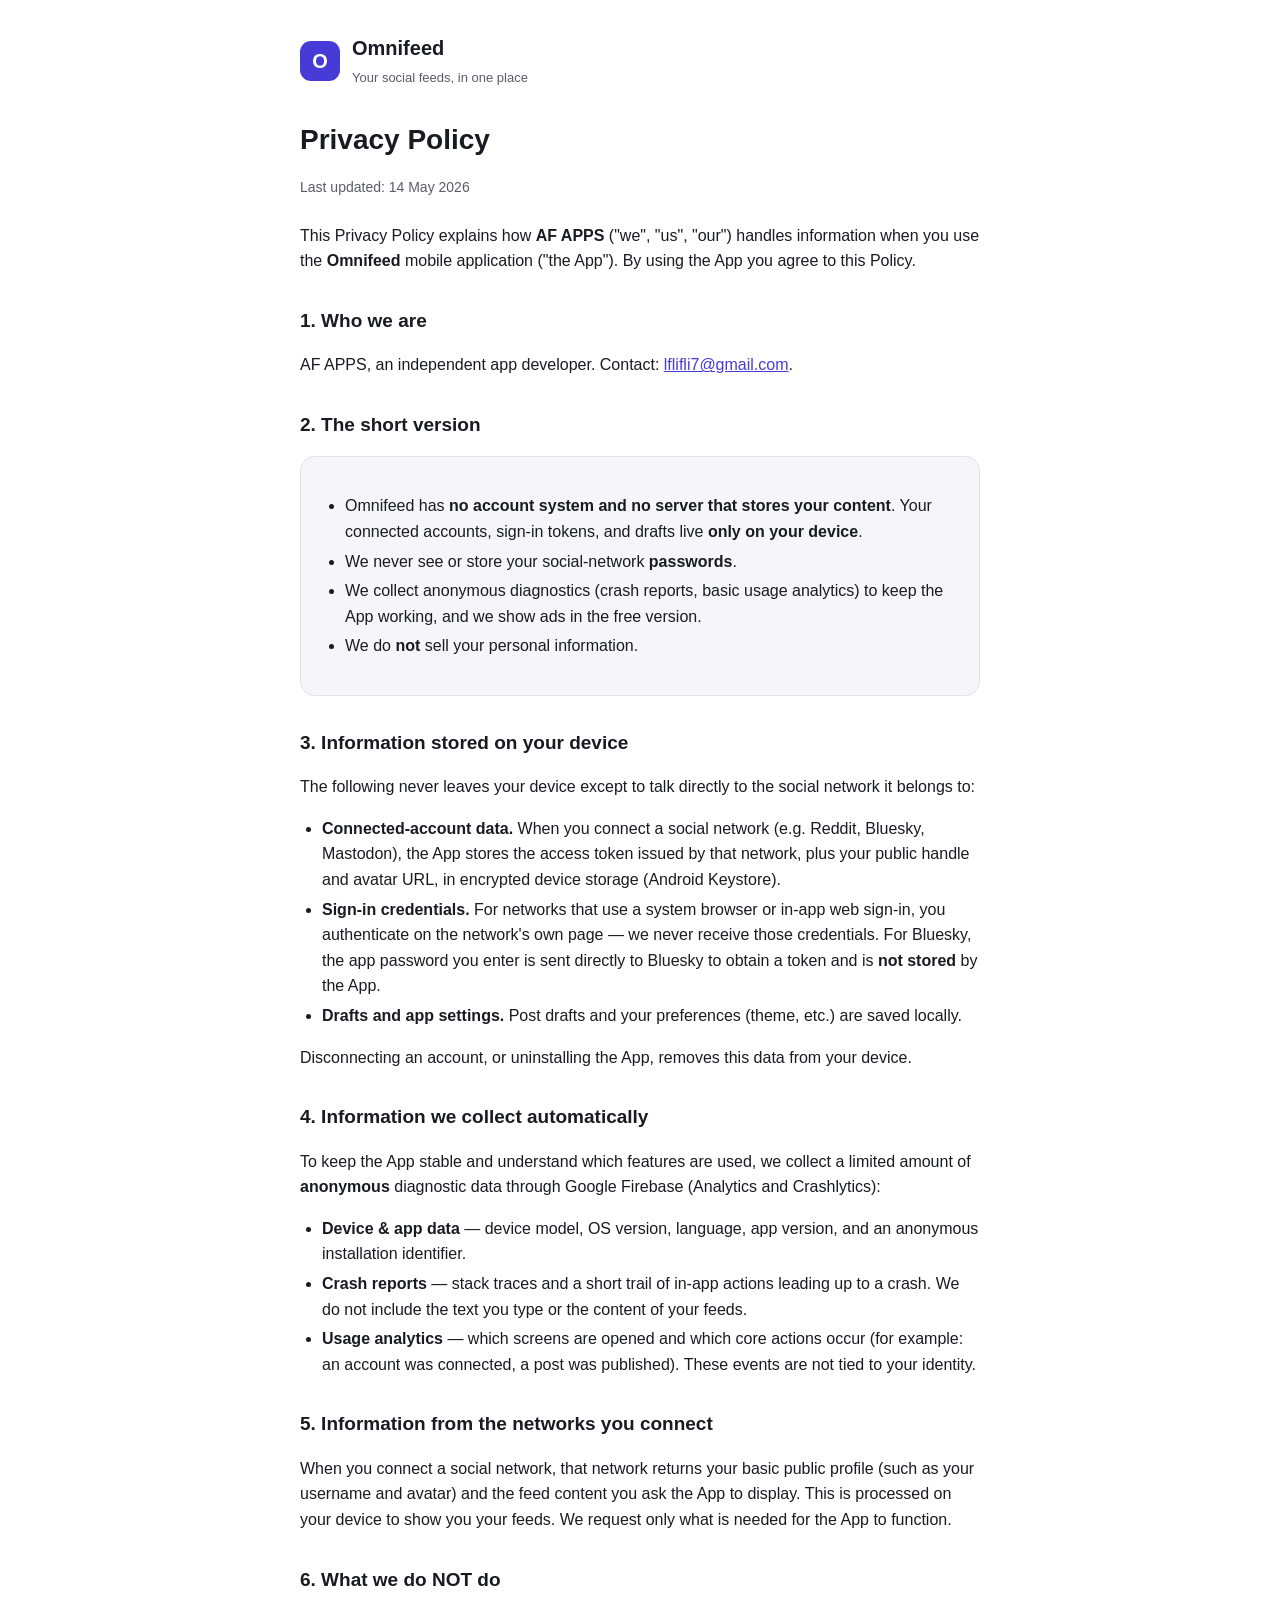
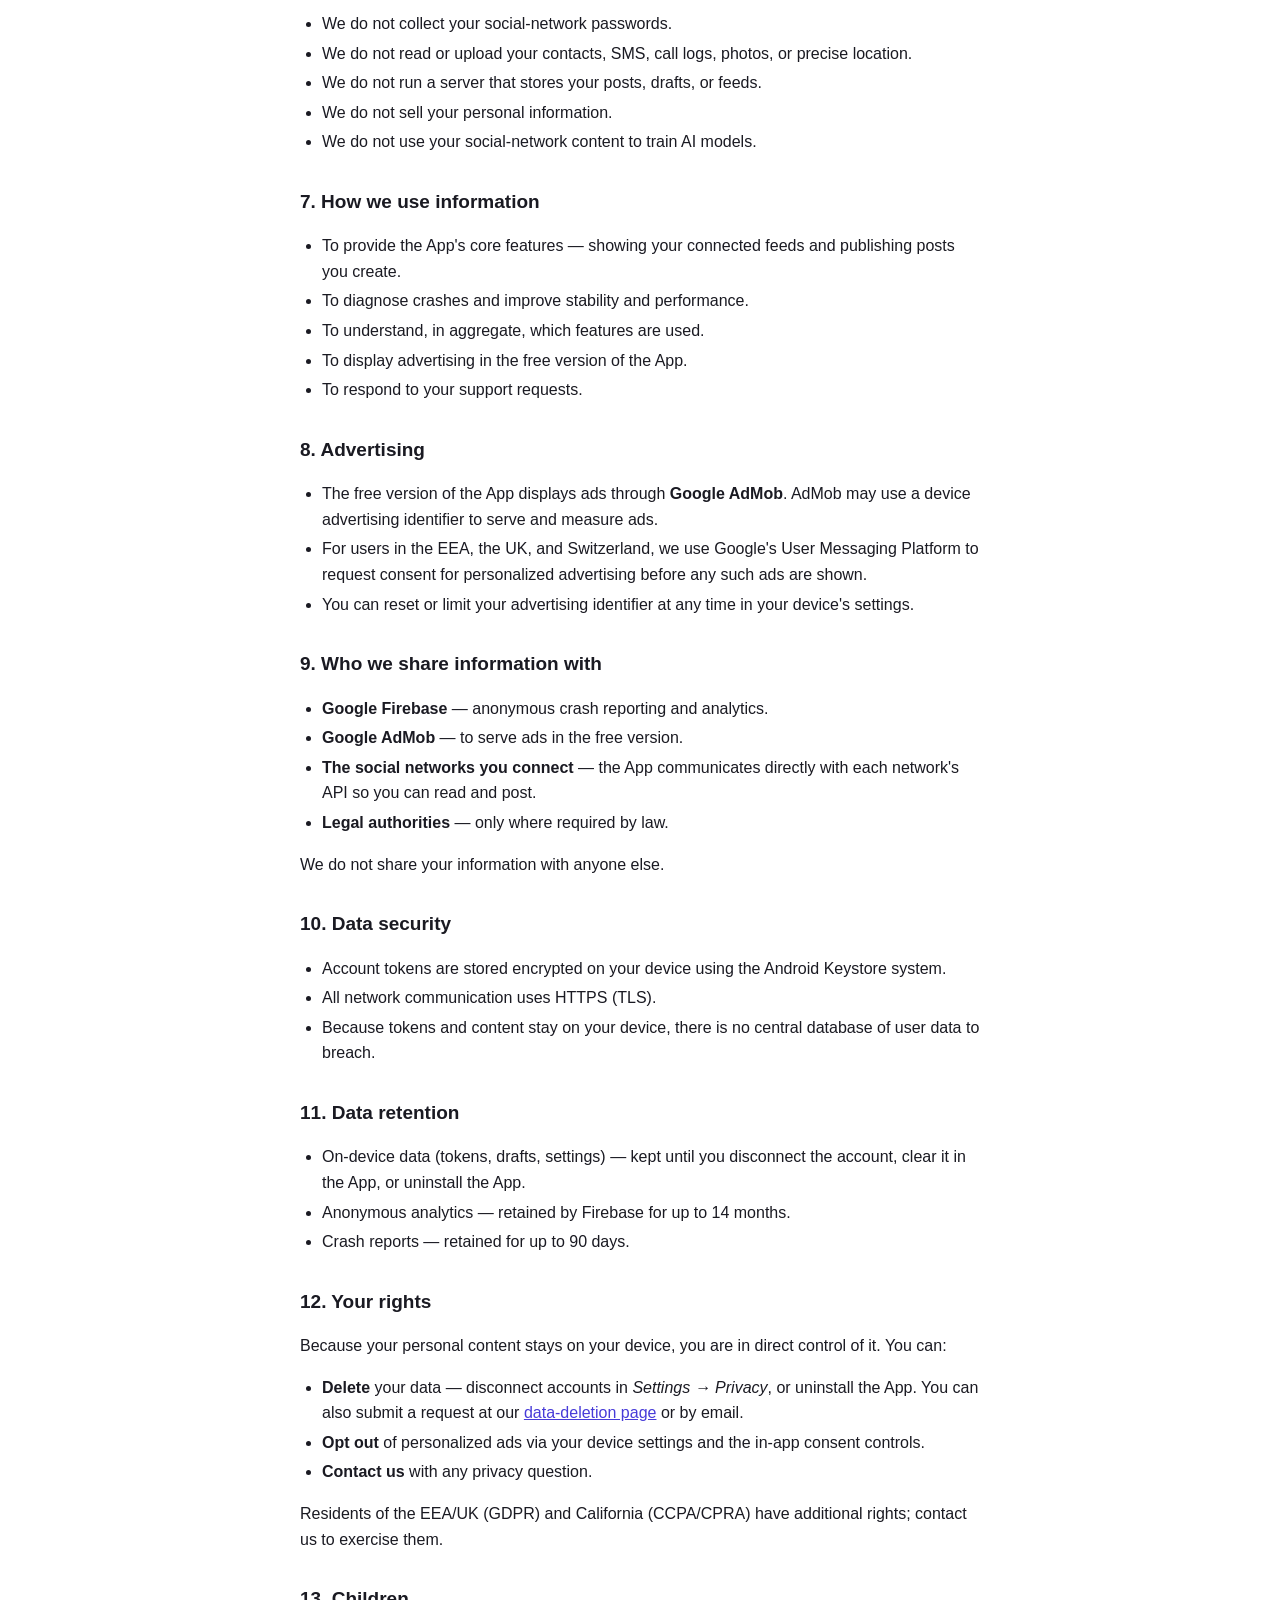
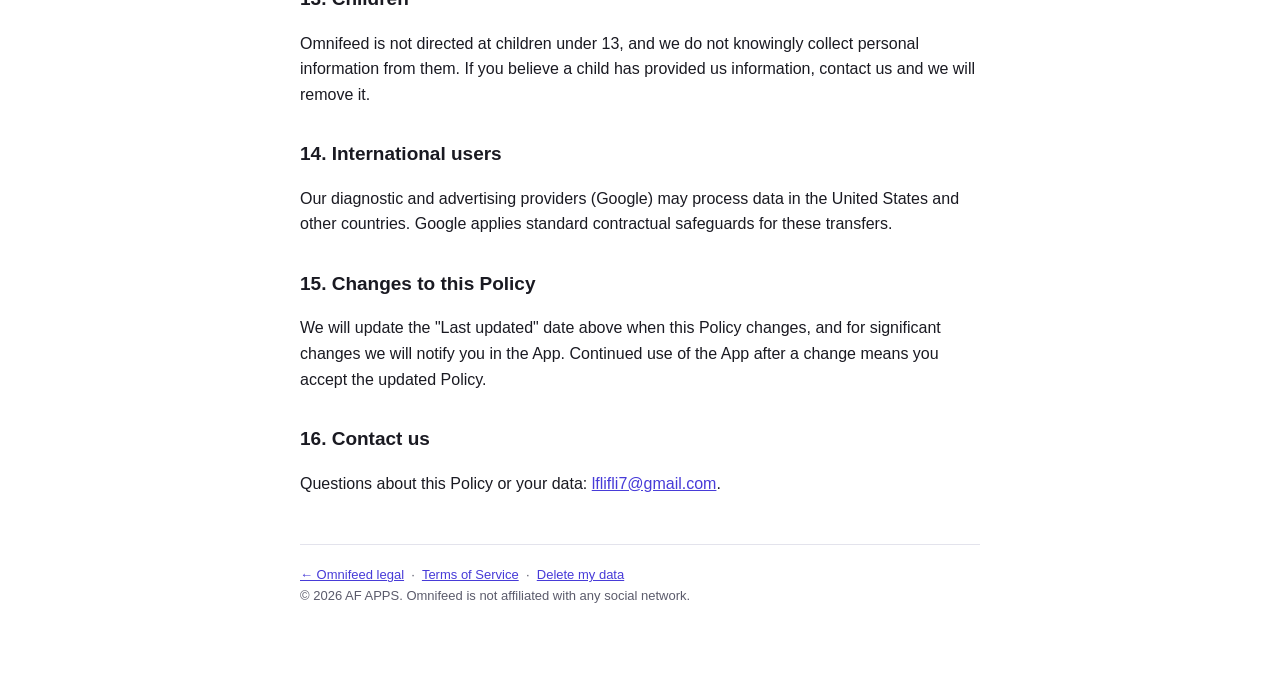
==== privacy/index.html @ 67f48a00 "Omnifeed legal site: privacy, terms, data deletion" ====
<!DOCTYPE html>
<html lang="en">
<head>
  <meta charset="utf-8">
  <meta name="viewport" content="width=device-width, initial-scale=1">
  <title>Privacy Policy — Omnifeed</title>
  <link rel="stylesheet" href="../style.css">
</head>
<body>
  <div class="wrap">
    <header class="site">
      <div class="mark">O</div>
      <div>
        <h1>Omnifeed</h1>
        <span>Your social feeds, in one place</span>
      </div>
    </header>

    <h1 class="page">Privacy Policy</h1>
    <p class="updated">Last updated: 14 May 2026</p>

    <p>This Privacy Policy explains how <strong>AF APPS</strong> ("we", "us",
      "our") handles information when you use the <strong>Omnifeed</strong>
      mobile application ("the App"). By using the App you agree to this
      Policy.</p>

    <h2>1. Who we are</h2>
    <p>AF APPS, an independent app developer. Contact:
      <a href="mailto:lflifli7@gmail.com">lflifli7@gmail.com</a>.</p>

    <h2>2. The short version</h2>
    <div class="card">
      <ul>
        <li>Omnifeed has <strong>no account system and no server that stores
          your content</strong>. Your connected accounts, sign-in tokens, and
          drafts live <strong>only on your device</strong>.</li>
        <li>We never see or store your social-network <strong>passwords</strong>.</li>
        <li>We collect anonymous diagnostics (crash reports, basic usage
          analytics) to keep the App working, and we show ads in the free
          version.</li>
        <li>We do <strong>not</strong> sell your personal information.</li>
      </ul>
    </div>

    <h2>3. Information stored on your device</h2>
    <p>The following never leaves your device except to talk directly to the
      social network it belongs to:</p>
    <ul>
      <li><strong>Connected-account data.</strong> When you connect a social
        network (e.g. Reddit, Bluesky, Mastodon), the App stores the access
        token issued by that network, plus your public handle and avatar URL,
        in encrypted device storage (Android Keystore).</li>
      <li><strong>Sign-in credentials.</strong> For networks that use a system
        browser or in-app web sign-in, you authenticate on the network's own
        page — we never receive those credentials. For Bluesky, the app
        password you enter is sent directly to Bluesky to obtain a token and is
        <strong>not stored</strong> by the App.</li>
      <li><strong>Drafts and app settings.</strong> Post drafts and your
        preferences (theme, etc.) are saved locally.</li>
    </ul>
    <p>Disconnecting an account, or uninstalling the App, removes this data from
      your device.</p>

    <h2>4. Information we collect automatically</h2>
    <p>To keep the App stable and understand which features are used, we collect
      a limited amount of <strong>anonymous</strong> diagnostic data through
      Google Firebase (Analytics and Crashlytics):</p>
    <ul>
      <li><strong>Device &amp; app data</strong> — device model, OS version,
        language, app version, and an anonymous installation identifier.</li>
      <li><strong>Crash reports</strong> — stack traces and a short trail of
        in-app actions leading up to a crash. We do not include the text you
        type or the content of your feeds.</li>
      <li><strong>Usage analytics</strong> — which screens are opened and which
        core actions occur (for example: an account was connected, a post was
        published). These events are not tied to your identity.</li>
    </ul>

    <h2>5. Information from the networks you connect</h2>
    <p>When you connect a social network, that network returns your basic
      public profile (such as your username and avatar) and the feed content
      you ask the App to display. This is processed on your device to show you
      your feeds. We request only what is needed for the App to function.</p>

    <h2>6. What we do NOT do</h2>
    <ul>
      <li>We do not collect your social-network passwords.</li>
      <li>We do not read or upload your contacts, SMS, call logs, photos, or
        precise location.</li>
      <li>We do not run a server that stores your posts, drafts, or feeds.</li>
      <li>We do not sell your personal information.</li>
      <li>We do not use your social-network content to train AI models.</li>
    </ul>

    <h2>7. How we use information</h2>
    <ul>
      <li>To provide the App's core features — showing your connected feeds and
        publishing posts you create.</li>
      <li>To diagnose crashes and improve stability and performance.</li>
      <li>To understand, in aggregate, which features are used.</li>
      <li>To display advertising in the free version of the App.</li>
      <li>To respond to your support requests.</li>
    </ul>

    <h2>8. Advertising</h2>
    <ul>
      <li>The free version of the App displays ads through <strong>Google
        AdMob</strong>. AdMob may use a device advertising identifier to serve
        and measure ads.</li>
      <li>For users in the EEA, the UK, and Switzerland, we use Google's User
        Messaging Platform to request consent for personalized advertising
        before any such ads are shown.</li>
      <li>You can reset or limit your advertising identifier at any time in your
        device's settings.</li>
    </ul>

    <h2>9. Who we share information with</h2>
    <ul>
      <li><strong>Google Firebase</strong> — anonymous crash reporting and
        analytics.</li>
      <li><strong>Google AdMob</strong> — to serve ads in the free version.</li>
      <li><strong>The social networks you connect</strong> — the App
        communicates directly with each network's API so you can read and post.</li>
      <li><strong>Legal authorities</strong> — only where required by law.</li>
    </ul>
    <p>We do not share your information with anyone else.</p>

    <h2>10. Data security</h2>
    <ul>
      <li>Account tokens are stored encrypted on your device using the Android
        Keystore system.</li>
      <li>All network communication uses HTTPS (TLS).</li>
      <li>Because tokens and content stay on your device, there is no central
        database of user data to breach.</li>
    </ul>

    <h2>11. Data retention</h2>
    <ul>
      <li>On-device data (tokens, drafts, settings) — kept until you disconnect
        the account, clear it in the App, or uninstall the App.</li>
      <li>Anonymous analytics — retained by Firebase for up to 14 months.</li>
      <li>Crash reports — retained for up to 90 days.</li>
    </ul>

    <h2>12. Your rights</h2>
    <p>Because your personal content stays on your device, you are in direct
      control of it. You can:</p>
    <ul>
      <li><strong>Delete</strong> your data — disconnect accounts in
        <em>Settings &rarr; Privacy</em>, or uninstall the App. You can also
        submit a request at our
        <a href="../delete-account/">data-deletion page</a> or by email.</li>
      <li><strong>Opt out</strong> of personalized ads via your device settings
        and the in-app consent controls.</li>
      <li><strong>Contact us</strong> with any privacy question.</li>
    </ul>
    <p>Residents of the EEA/UK (GDPR) and California (CCPA/CPRA) have additional
      rights; contact us to exercise them.</p>

    <h2>13. Children</h2>
    <p>Omnifeed is not directed at children under 13, and we do not knowingly
      collect personal information from them. If you believe a child has
      provided us information, contact us and we will remove it.</p>

    <h2>14. International users</h2>
    <p>Our diagnostic and advertising providers (Google) may process data in the
      United States and other countries. Google applies standard contractual
      safeguards for these transfers.</p>

    <h2>15. Changes to this Policy</h2>
    <p>We will update the "Last updated" date above when this Policy changes,
      and for significant changes we will notify you in the App. Continued use
      of the App after a change means you accept the updated Policy.</p>

    <h2>16. Contact us</h2>
    <p>Questions about this Policy or your data:
      <a href="mailto:lflifli7@gmail.com">lflifli7@gmail.com</a>.</p>

    <footer>
      <a href="../">&larr; Omnifeed legal</a> &nbsp;·&nbsp;
      <a href="../terms/">Terms of Service</a> &nbsp;·&nbsp;
      <a href="../delete-account/">Delete my data</a><br>
      &copy; 2026 AF APPS. Omnifeed is not affiliated with any social network.
    </footer>
  </div>
</body>
</html>
---- style.css ----
:root {
  --indigo: #473BD8;
  --ink: #1a1a22;
  --muted: #5b5b6b;
  --bg: #ffffff;
  --card: #f5f5fa;
  --border: #e3e3ec;
}
* { box-sizing: border-box; }
body {
  margin: 0;
  font-family: -apple-system, BlinkMacSystemFont, "Segoe UI", Roboto, Helvetica, Arial, sans-serif;
  color: var(--ink);
  background: var(--bg);
  line-height: 1.6;
}
.wrap {
  max-width: 720px;
  margin: 0 auto;
  padding: 32px 20px 80px;
}
header.site {
  display: flex;
  align-items: center;
  gap: 12px;
  margin-bottom: 28px;
}
.mark {
  width: 40px; height: 40px;
  border-radius: 11px;
  background: var(--indigo);
  display: flex; align-items: center; justify-content: center;
  color: #fff; font-weight: 700; font-size: 20px;
}
header.site h1 { font-size: 20px; margin: 0; }
header.site span { color: var(--muted); font-size: 13px; }
h1.page { font-size: 28px; margin: 0 0 4px; }
h2 { font-size: 19px; margin: 32px 0 8px; }
h3 { font-size: 16px; margin: 20px 0 6px; }
.updated { color: var(--muted); font-size: 14px; margin-bottom: 24px; }
a { color: var(--indigo); }
ul { padding-left: 22px; }
li { margin: 4px 0; }
.card {
  background: var(--card);
  border: 1px solid var(--border);
  border-radius: 14px;
  padding: 20px 22px;
  margin: 16px 0;
}
.note { color: var(--muted); font-size: 14px; }
.btn {
  display: inline-block;
  background: var(--indigo);
  color: #fff;
  text-decoration: none;
  padding: 12px 22px;
  border-radius: 999px;
  font-weight: 600;
  margin-top: 8px;
}
label { display: block; font-weight: 600; margin: 14px 0 4px; font-size: 14px; }
input, textarea {
  width: 100%;
  padding: 10px 12px;
  border: 1px solid var(--border);
  border-radius: 10px;
  font: inherit;
  background: #fff;
}
textarea { min-height: 90px; resize: vertical; }
footer {
  margin-top: 48px;
  padding-top: 20px;
  border-top: 1px solid var(--border);
  color: var(--muted);
  font-size: 13px;
}
nav.docs { display: flex; flex-wrap: wrap; gap: 10px; margin: 20px 0; }
nav.docs a {
  background: var(--card);
  border: 1px solid var(--border);
  border-radius: 10px;
  padding: 10px 16px;
  text-decoration: none;
  color: var(--ink);
  font-weight: 600;
}
@media (prefers-color-scheme: dark) {
  :root {
    --ink: #e9e9f0; --muted: #a0a0b0; --bg: #14141b;
    --card: #1e1e28; --border: #2e2e3c;
  }
  input, textarea { background: #14141b; color: var(--ink); }
}
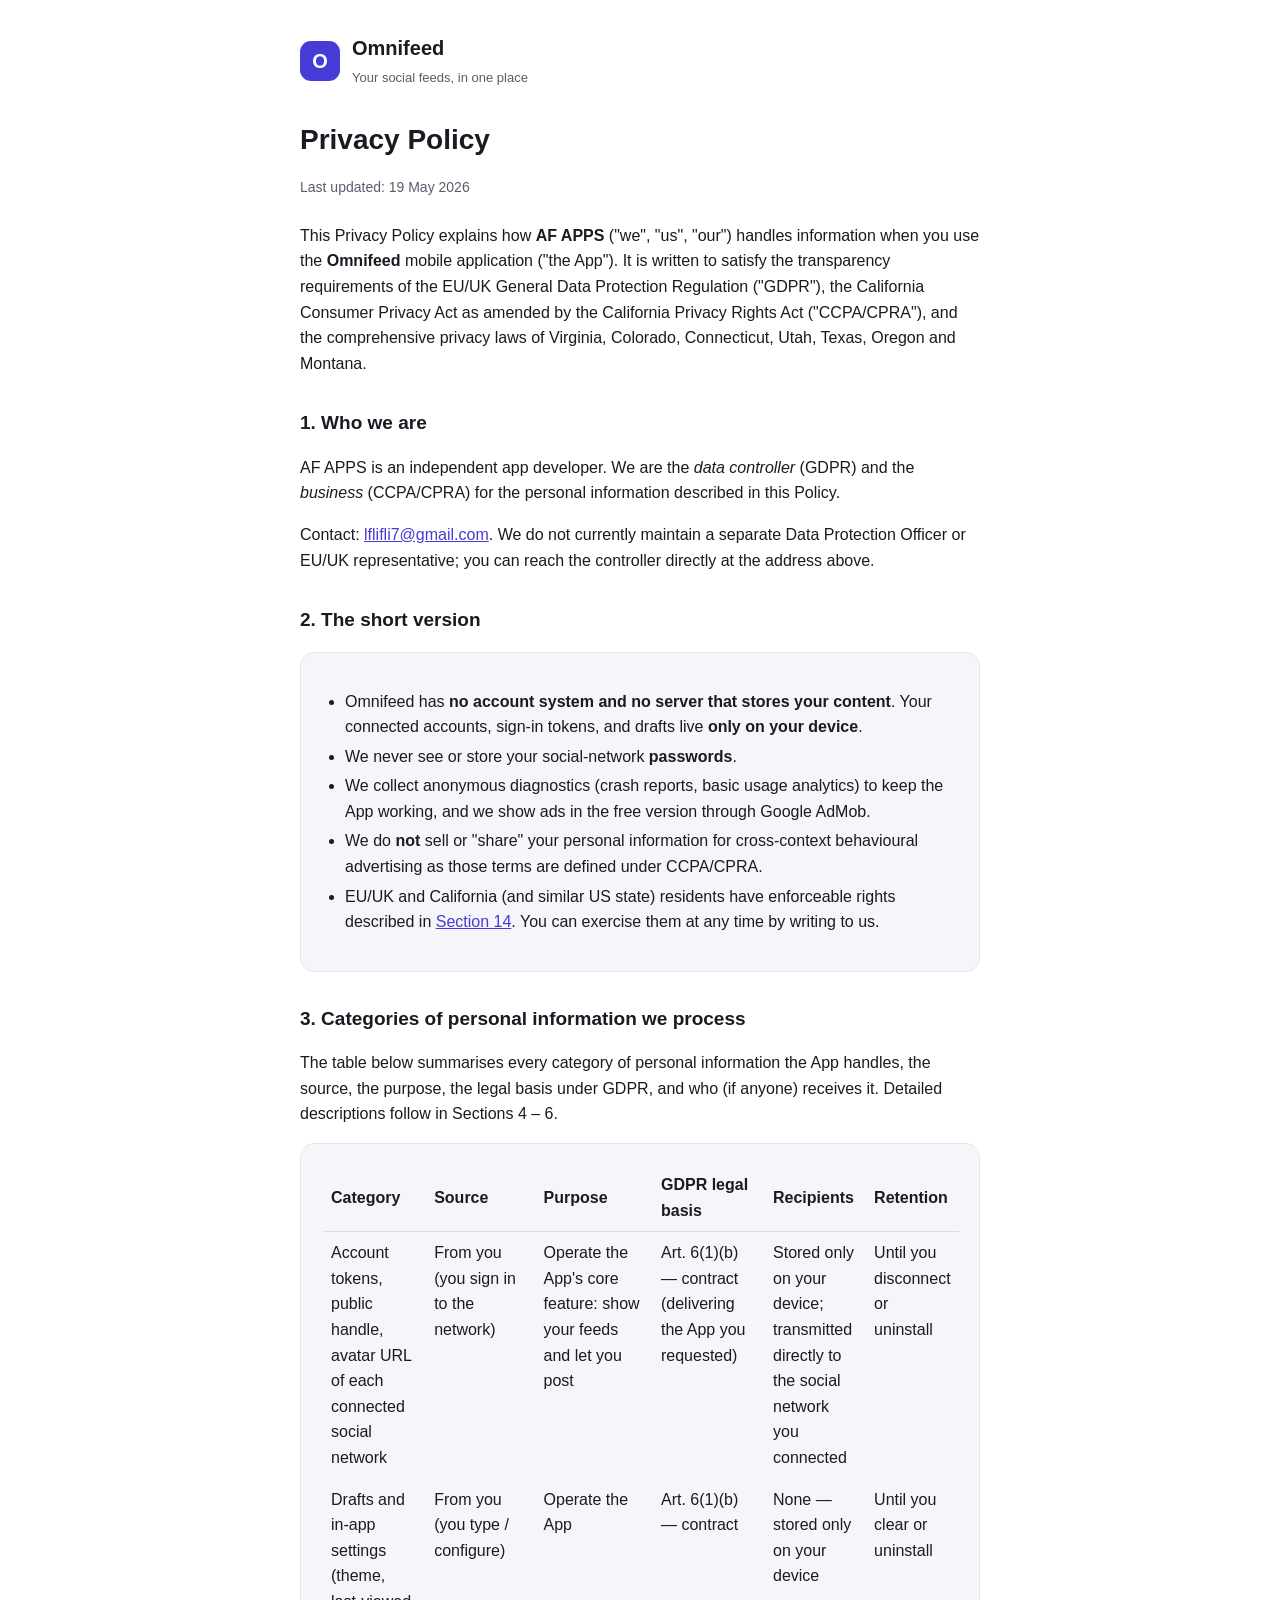
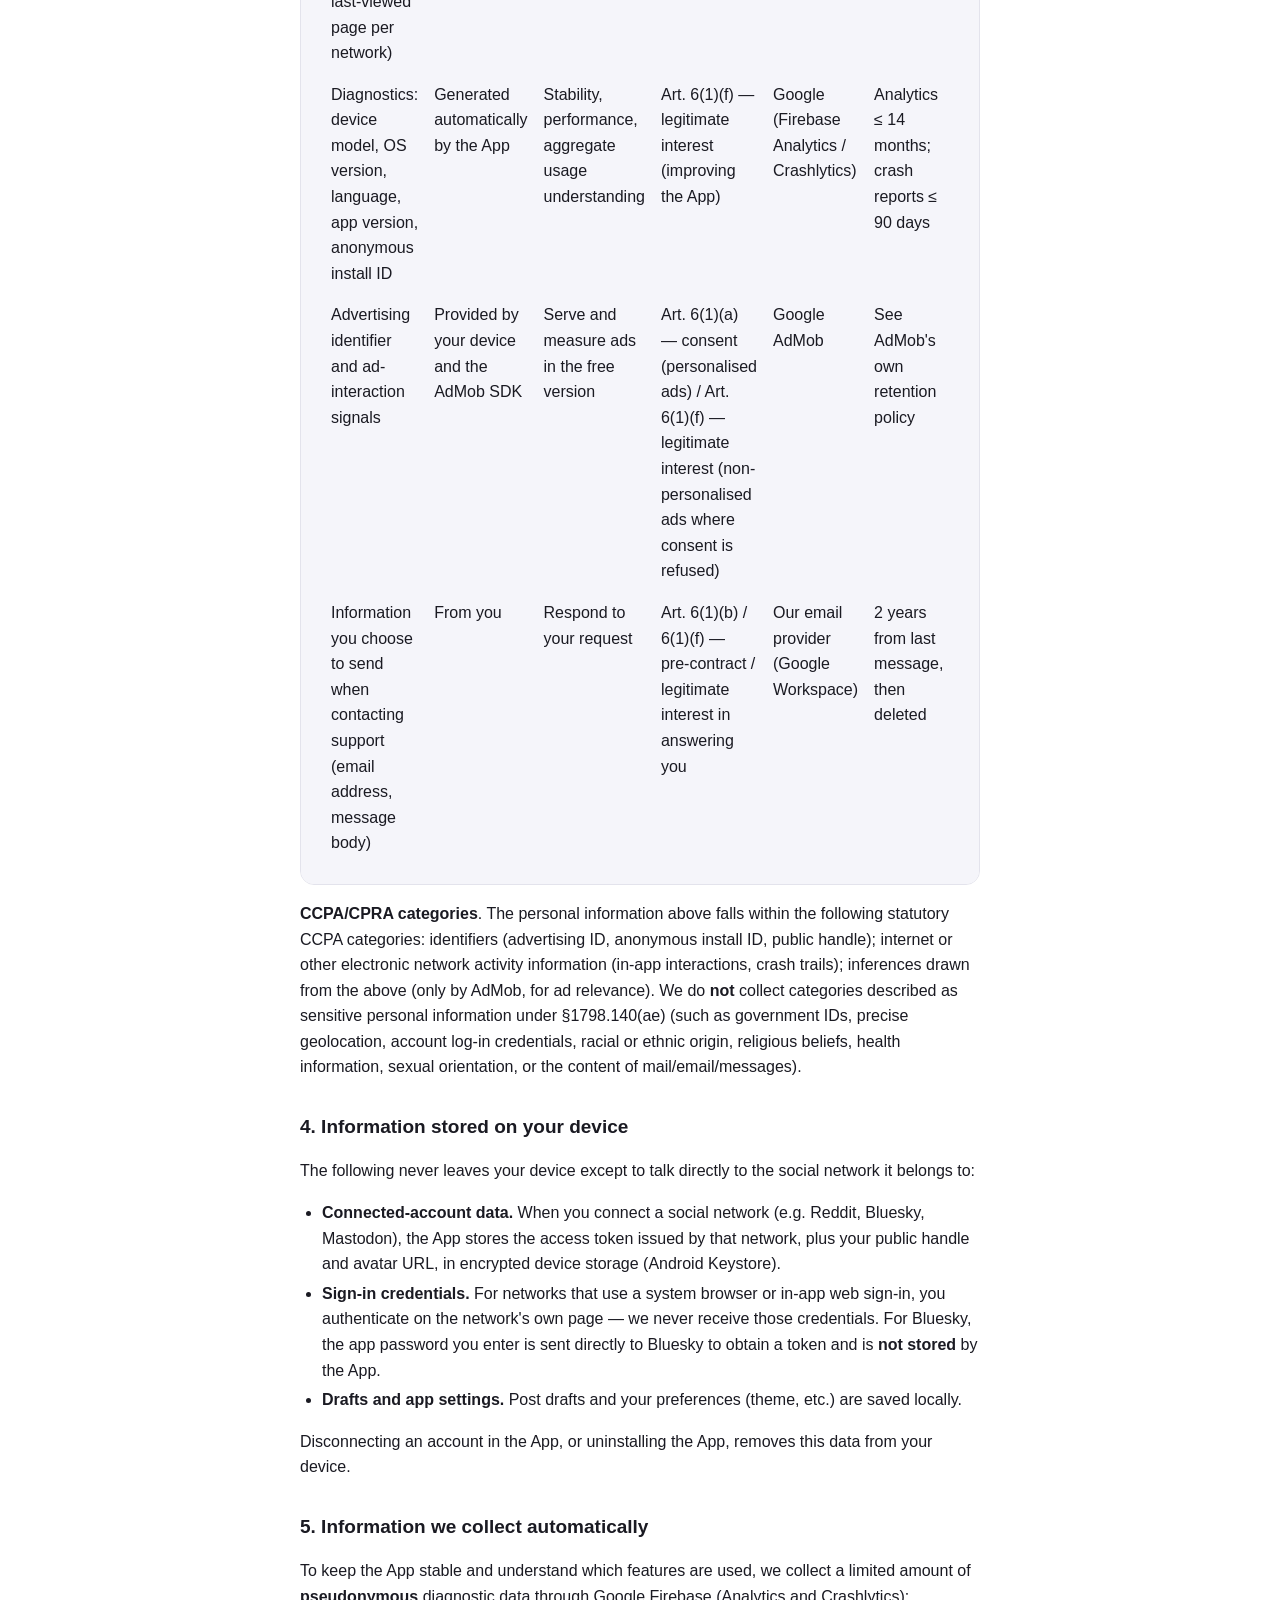
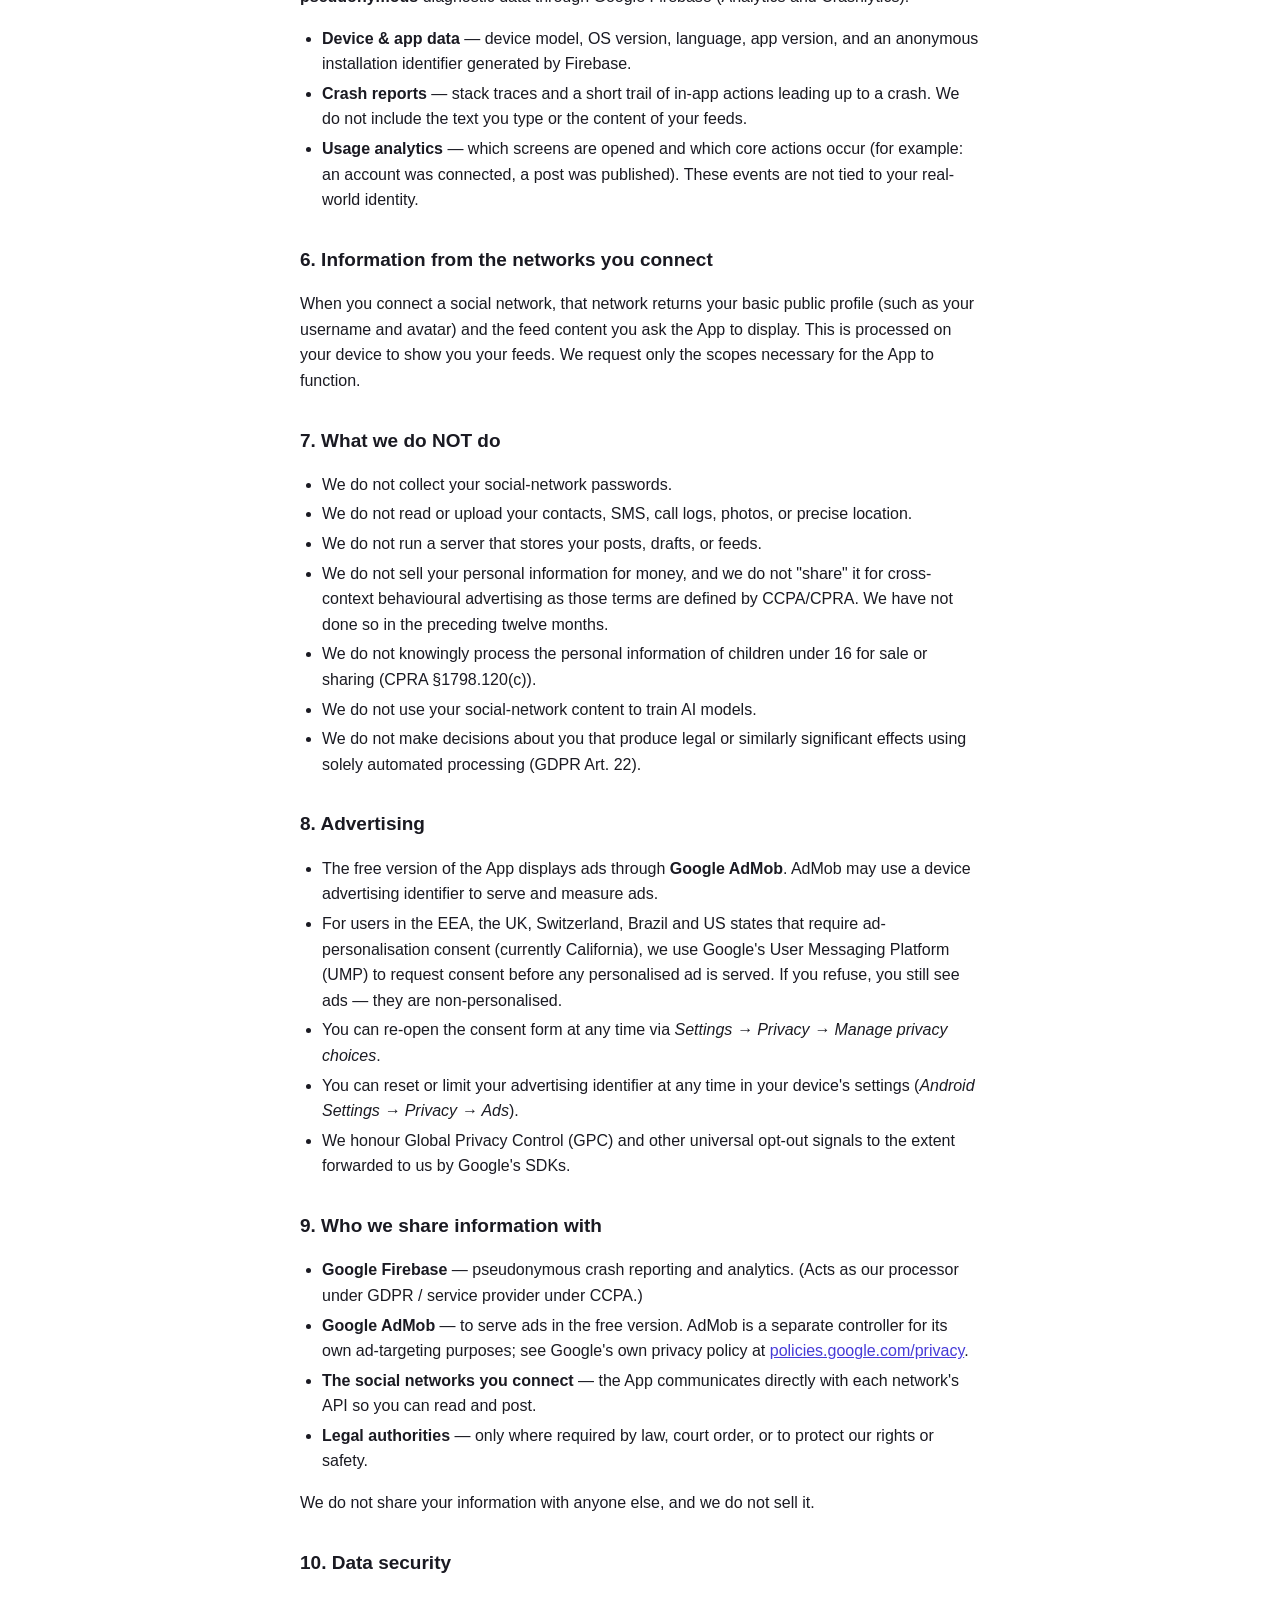
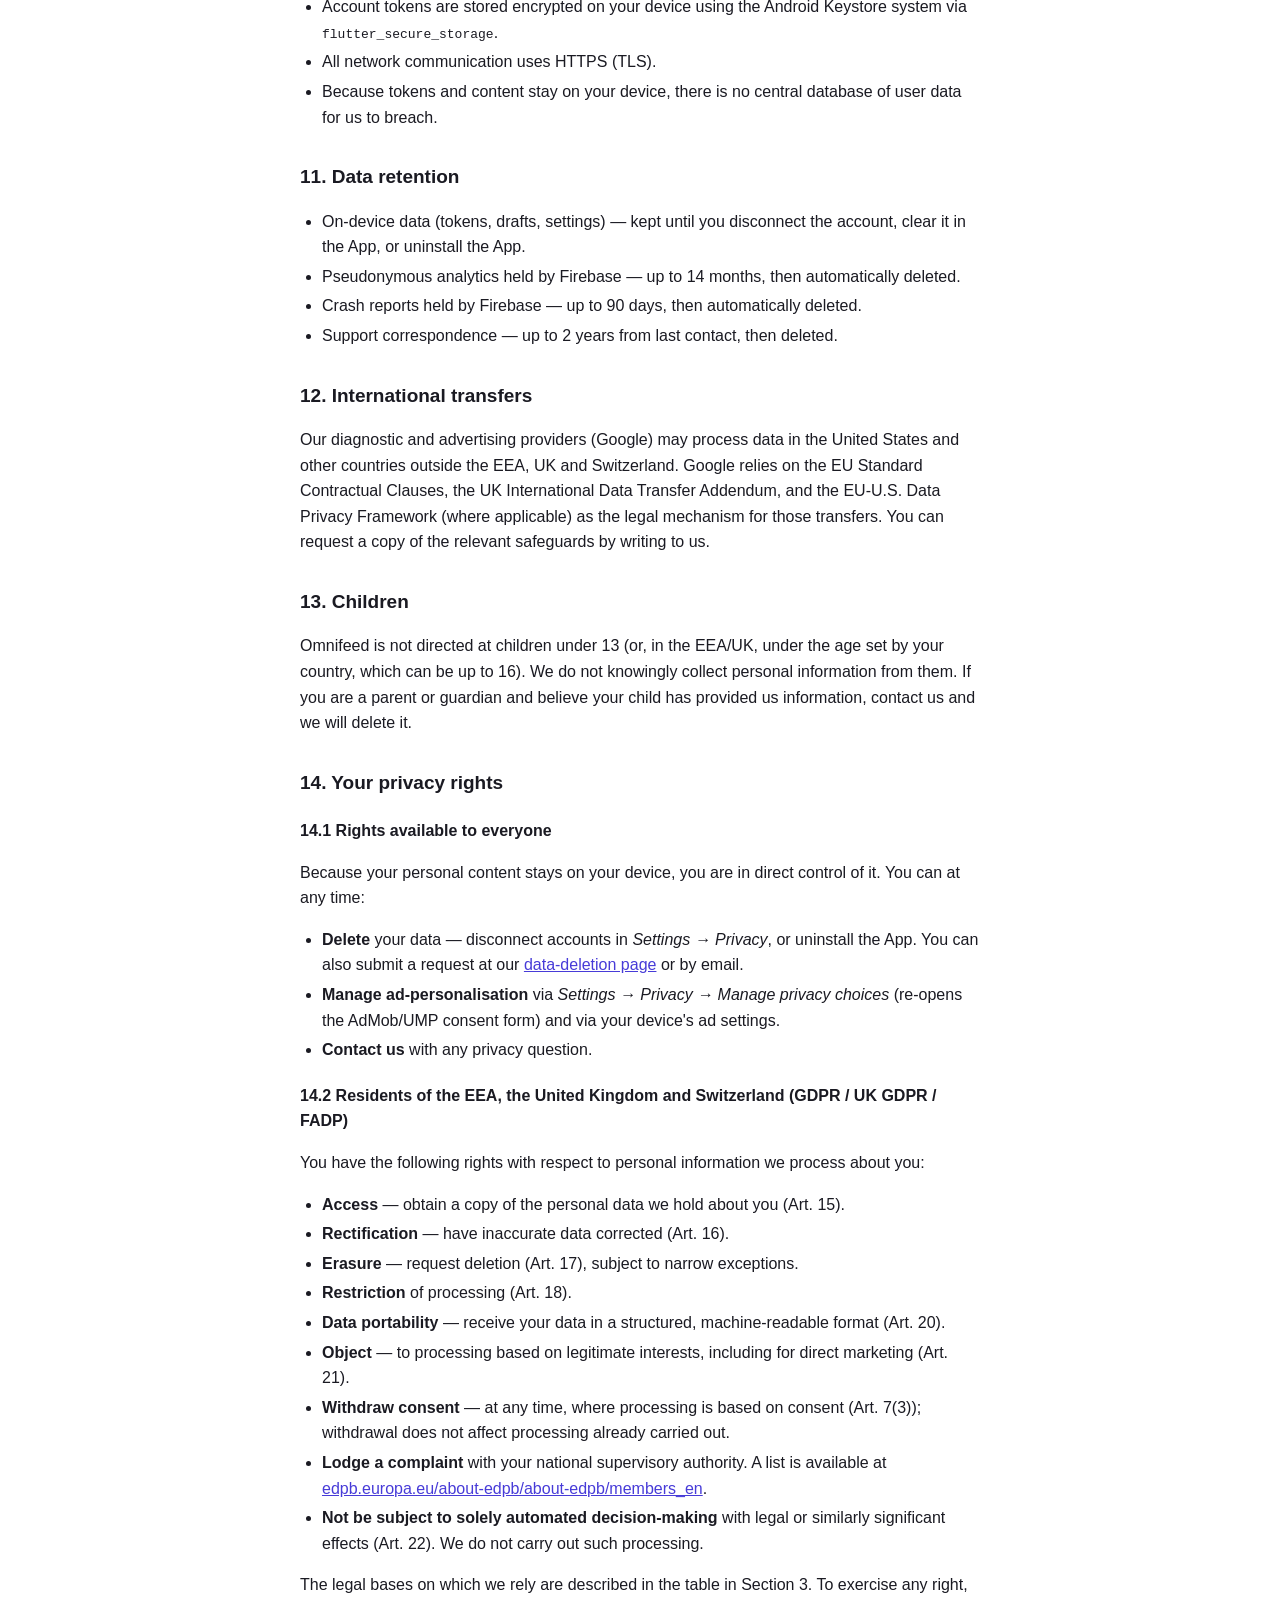
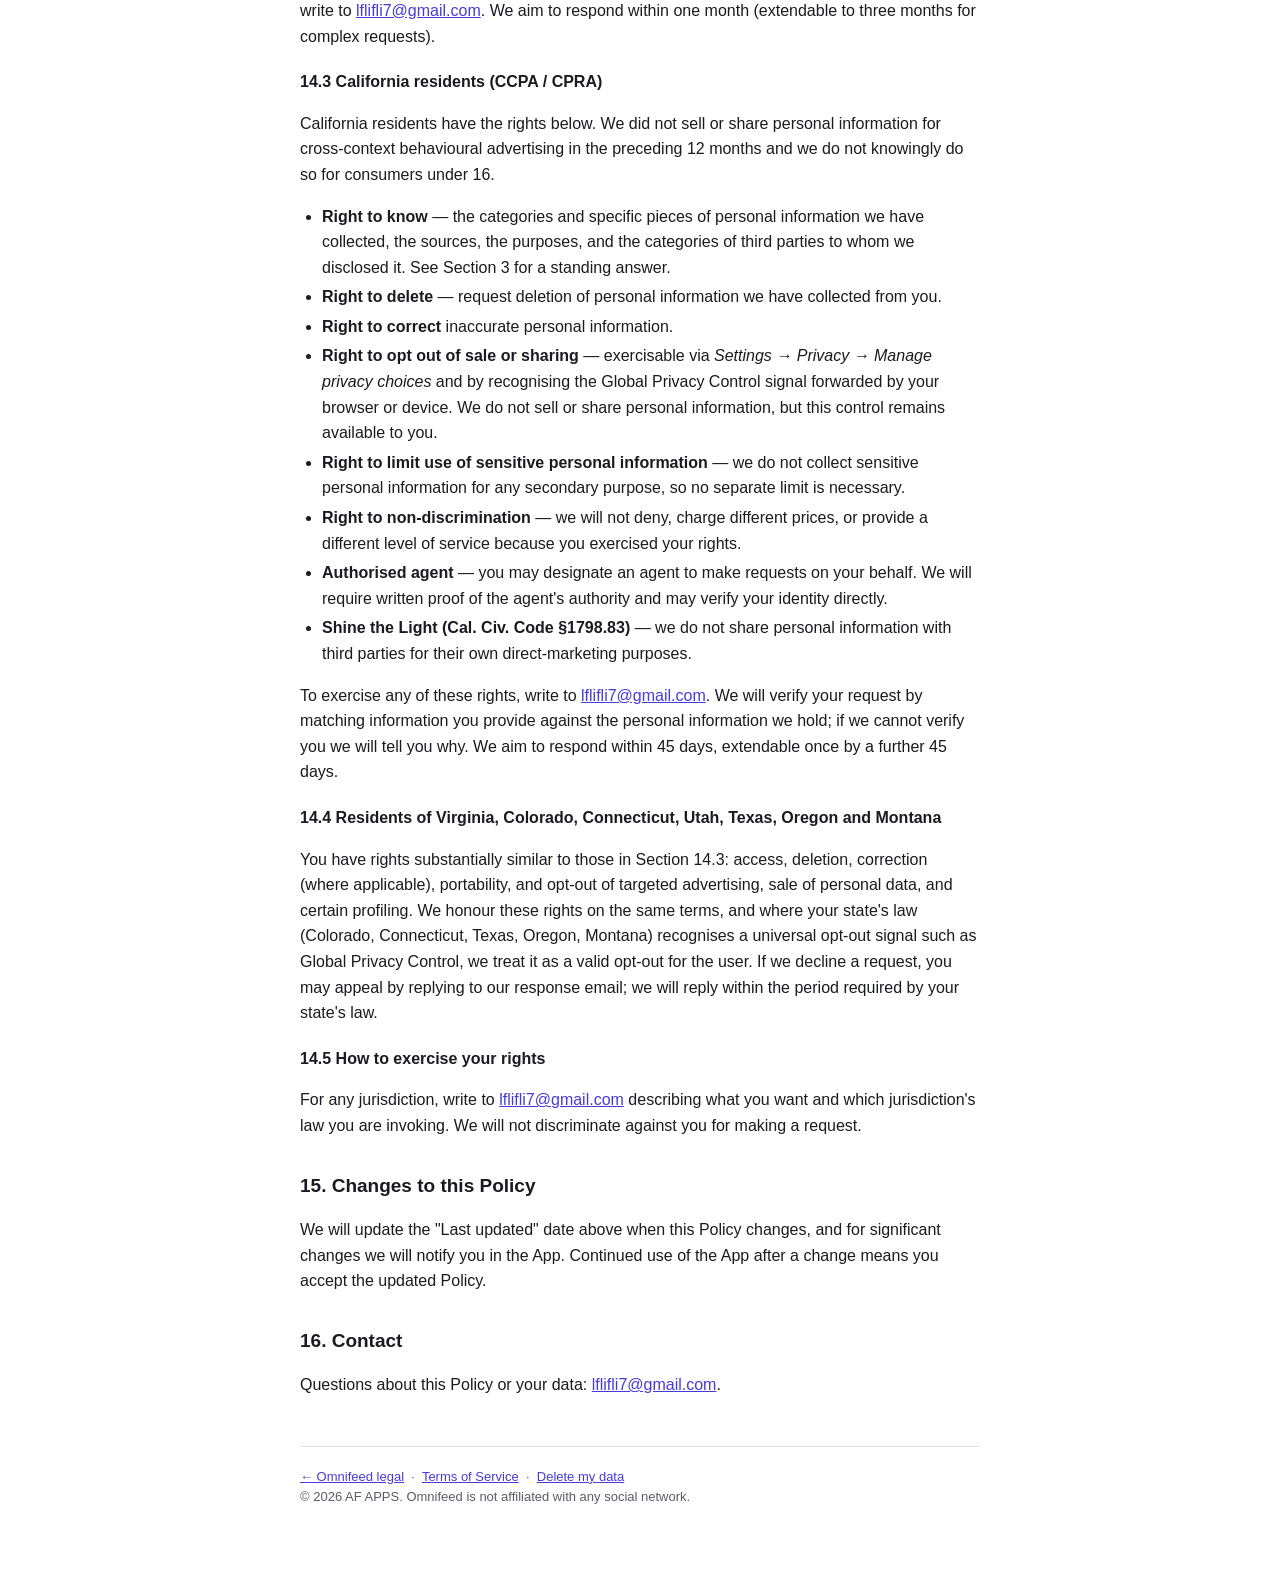
==== commit 0f74cbe2: "Expand privacy policy with GDPR + CCPA/CPRA + multi-state US sections" ====
--- a/privacy/index.html
+++ b/privacy/index.html
@@ -17,16 +17,25 @@
     </header>
 
     <h1 class="page">Privacy Policy</h1>
-    <p class="updated">Last updated: 14 May 2026</p>
+    <p class="updated">Last updated: 19 May 2026</p>
 
     <p>This Privacy Policy explains how <strong>AF APPS</strong> ("we", "us",
       "our") handles information when you use the <strong>Omnifeed</strong>
-      mobile application ("the App"). By using the App you agree to this
-      Policy.</p>
+      mobile application ("the App"). It is written to satisfy the
+      transparency requirements of the EU/UK General Data Protection
+      Regulation ("GDPR"), the California Consumer Privacy Act as amended by
+      the California Privacy Rights Act ("CCPA/CPRA"), and the comprehensive
+      privacy laws of Virginia, Colorado, Connecticut, Utah, Texas, Oregon
+      and Montana.</p>
 
     <h2>1. Who we are</h2>
-    <p>AF APPS, an independent app developer. Contact:
-      <a href="mailto:lflifli7@gmail.com">lflifli7@gmail.com</a>.</p>
+    <p>AF APPS is an independent app developer. We are the <em>data
+      controller</em> (GDPR) and the <em>business</em> (CCPA/CPRA) for the
+      personal information described in this Policy.</p>
+    <p>Contact: <a href="mailto:lflifli7@gmail.com">lflifli7@gmail.com</a>.
+      We do not currently maintain a separate Data Protection Officer or
+      EU/UK representative; you can reach the controller directly at the
+      address above.</p>
 
     <h2>2. The short version</h2>
     <div class="card">
@@ -37,142 +46,335 @@
         <li>We never see or store your social-network <strong>passwords</strong>.</li>
         <li>We collect anonymous diagnostics (crash reports, basic usage
           analytics) to keep the App working, and we show ads in the free
-          version.</li>
-        <li>We do <strong>not</strong> sell your personal information.</li>
+          version through Google AdMob.</li>
+        <li>We do <strong>not</strong> sell or "share" your personal
+          information for cross-context behavioural advertising as those
+          terms are defined under CCPA/CPRA.</li>
+        <li>EU/UK and California (and similar US state) residents have
+          enforceable rights described in <a href="#section-rights">Section
+          14</a>. You can exercise them at any time by writing to us.</li>
       </ul>
     </div>
 
-    <h2>3. Information stored on your device</h2>
+    <h2>3. Categories of personal information we process</h2>
+    <p>The table below summarises every category of personal information the
+      App handles, the source, the purpose, the legal basis under GDPR, and
+      who (if anyone) receives it. Detailed descriptions follow in
+      Sections 4 – 6.</p>
+    <div class="card" style="overflow-x:auto">
+      <table style="width:100%; border-collapse:collapse">
+        <thead>
+          <tr>
+            <th style="text-align:left; padding:8px; border-bottom:1px solid #ddd">Category</th>
+            <th style="text-align:left; padding:8px; border-bottom:1px solid #ddd">Source</th>
+            <th style="text-align:left; padding:8px; border-bottom:1px solid #ddd">Purpose</th>
+            <th style="text-align:left; padding:8px; border-bottom:1px solid #ddd">GDPR legal basis</th>
+            <th style="text-align:left; padding:8px; border-bottom:1px solid #ddd">Recipients</th>
+            <th style="text-align:left; padding:8px; border-bottom:1px solid #ddd">Retention</th>
+          </tr>
+        </thead>
+        <tbody>
+          <tr>
+            <td style="padding:8px; vertical-align:top">Account tokens, public handle, avatar URL of each connected social network</td>
+            <td style="padding:8px; vertical-align:top">From you (you sign in to the network)</td>
+            <td style="padding:8px; vertical-align:top">Operate the App's core feature: show your feeds and let you post</td>
+            <td style="padding:8px; vertical-align:top">Art. 6(1)(b) — contract (delivering the App you requested)</td>
+            <td style="padding:8px; vertical-align:top">Stored only on your device; transmitted directly to the social network you connected</td>
+            <td style="padding:8px; vertical-align:top">Until you disconnect or uninstall</td>
+          </tr>
+          <tr>
+            <td style="padding:8px; vertical-align:top">Drafts and in-app settings (theme, last-viewed page per network)</td>
+            <td style="padding:8px; vertical-align:top">From you (you type / configure)</td>
+            <td style="padding:8px; vertical-align:top">Operate the App</td>
+            <td style="padding:8px; vertical-align:top">Art. 6(1)(b) — contract</td>
+            <td style="padding:8px; vertical-align:top">None — stored only on your device</td>
+            <td style="padding:8px; vertical-align:top">Until you clear or uninstall</td>
+          </tr>
+          <tr>
+            <td style="padding:8px; vertical-align:top">Diagnostics: device model, OS version, language, app version, anonymous install ID</td>
+            <td style="padding:8px; vertical-align:top">Generated automatically by the App</td>
+            <td style="padding:8px; vertical-align:top">Stability, performance, aggregate usage understanding</td>
+            <td style="padding:8px; vertical-align:top">Art. 6(1)(f) — legitimate interest (improving the App)</td>
+            <td style="padding:8px; vertical-align:top">Google (Firebase Analytics / Crashlytics)</td>
+            <td style="padding:8px; vertical-align:top">Analytics ≤ 14 months; crash reports ≤ 90 days</td>
+          </tr>
+          <tr>
+            <td style="padding:8px; vertical-align:top">Advertising identifier and ad-interaction signals</td>
+            <td style="padding:8px; vertical-align:top">Provided by your device and the AdMob SDK</td>
+            <td style="padding:8px; vertical-align:top">Serve and measure ads in the free version</td>
+            <td style="padding:8px; vertical-align:top">Art. 6(1)(a) — consent (personalised ads) / Art. 6(1)(f) — legitimate interest (non-personalised ads where consent is refused)</td>
+            <td style="padding:8px; vertical-align:top">Google AdMob</td>
+            <td style="padding:8px; vertical-align:top">See AdMob's own retention policy</td>
+          </tr>
+          <tr>
+            <td style="padding:8px; vertical-align:top">Information you choose to send when contacting support (email address, message body)</td>
+            <td style="padding:8px; vertical-align:top">From you</td>
+            <td style="padding:8px; vertical-align:top">Respond to your request</td>
+            <td style="padding:8px; vertical-align:top">Art. 6(1)(b) / 6(1)(f) — pre-contract / legitimate interest in answering you</td>
+            <td style="padding:8px; vertical-align:top">Our email provider (Google Workspace)</td>
+            <td style="padding:8px; vertical-align:top">2 years from last message, then deleted</td>
+          </tr>
+        </tbody>
+      </table>
+    </div>
+    <p><strong>CCPA/CPRA categories</strong>. The personal information above
+      falls within the following statutory CCPA categories: identifiers
+      (advertising ID, anonymous install ID, public handle); internet or
+      other electronic network activity information (in-app interactions,
+      crash trails); inferences drawn from the above (only by AdMob, for ad
+      relevance). We do <strong>not</strong> collect categories described as
+      sensitive personal information under §1798.140(ae) (such as government
+      IDs, precise geolocation, account log-in credentials, racial or ethnic
+      origin, religious beliefs, health information, sexual orientation, or
+      the content of mail/email/messages).</p>
+
+    <h2>4. Information stored on your device</h2>
     <p>The following never leaves your device except to talk directly to the
       social network it belongs to:</p>
     <ul>
       <li><strong>Connected-account data.</strong> When you connect a social
         network (e.g. Reddit, Bluesky, Mastodon), the App stores the access
-        token issued by that network, plus your public handle and avatar URL,
-        in encrypted device storage (Android Keystore).</li>
-      <li><strong>Sign-in credentials.</strong> For networks that use a system
-        browser or in-app web sign-in, you authenticate on the network's own
-        page — we never receive those credentials. For Bluesky, the app
-        password you enter is sent directly to Bluesky to obtain a token and is
-        <strong>not stored</strong> by the App.</li>
+        token issued by that network, plus your public handle and avatar
+        URL, in encrypted device storage (Android Keystore).</li>
+      <li><strong>Sign-in credentials.</strong> For networks that use a
+        system browser or in-app web sign-in, you authenticate on the
+        network's own page — we never receive those credentials. For
+        Bluesky, the app password you enter is sent directly to Bluesky to
+        obtain a token and is <strong>not stored</strong> by the App.</li>
       <li><strong>Drafts and app settings.</strong> Post drafts and your
         preferences (theme, etc.) are saved locally.</li>
     </ul>
-    <p>Disconnecting an account, or uninstalling the App, removes this data from
-      your device.</p>
-
-    <h2>4. Information we collect automatically</h2>
-    <p>To keep the App stable and understand which features are used, we collect
-      a limited amount of <strong>anonymous</strong> diagnostic data through
-      Google Firebase (Analytics and Crashlytics):</p>
+    <p>Disconnecting an account in the App, or uninstalling the App, removes
+      this data from your device.</p>
+
+    <h2>5. Information we collect automatically</h2>
+    <p>To keep the App stable and understand which features are used, we
+      collect a limited amount of <strong>pseudonymous</strong> diagnostic
+      data through Google Firebase (Analytics and Crashlytics):</p>
     <ul>
       <li><strong>Device &amp; app data</strong> — device model, OS version,
-        language, app version, and an anonymous installation identifier.</li>
+        language, app version, and an anonymous installation identifier
+        generated by Firebase.</li>
       <li><strong>Crash reports</strong> — stack traces and a short trail of
         in-app actions leading up to a crash. We do not include the text you
         type or the content of your feeds.</li>
-      <li><strong>Usage analytics</strong> — which screens are opened and which
-        core actions occur (for example: an account was connected, a post was
-        published). These events are not tied to your identity.</li>
-    </ul>
-
-    <h2>5. Information from the networks you connect</h2>
+      <li><strong>Usage analytics</strong> — which screens are opened and
+        which core actions occur (for example: an account was connected, a
+        post was published). These events are not tied to your real-world
+        identity.</li>
+    </ul>
+
+    <h2>6. Information from the networks you connect</h2>
     <p>When you connect a social network, that network returns your basic
       public profile (such as your username and avatar) and the feed content
-      you ask the App to display. This is processed on your device to show you
-      your feeds. We request only what is needed for the App to function.</p>
-
-    <h2>6. What we do NOT do</h2>
+      you ask the App to display. This is processed on your device to show
+      you your feeds. We request only the scopes necessary for the App to
+      function.</p>
+
+    <h2>7. What we do NOT do</h2>
     <ul>
       <li>We do not collect your social-network passwords.</li>
       <li>We do not read or upload your contacts, SMS, call logs, photos, or
         precise location.</li>
       <li>We do not run a server that stores your posts, drafts, or feeds.</li>
-      <li>We do not sell your personal information.</li>
+      <li>We do not sell your personal information for money, and we do not
+        "share" it for cross-context behavioural advertising as those terms
+        are defined by CCPA/CPRA. We have not done so in the preceding
+        twelve months.</li>
+      <li>We do not knowingly process the personal information of children
+        under 16 for sale or sharing (CPRA §1798.120(c)).</li>
       <li>We do not use your social-network content to train AI models.</li>
-    </ul>
-
-    <h2>7. How we use information</h2>
-    <ul>
-      <li>To provide the App's core features — showing your connected feeds and
-        publishing posts you create.</li>
-      <li>To diagnose crashes and improve stability and performance.</li>
-      <li>To understand, in aggregate, which features are used.</li>
-      <li>To display advertising in the free version of the App.</li>
-      <li>To respond to your support requests.</li>
+      <li>We do not make decisions about you that produce legal or similarly
+        significant effects using solely automated processing
+        (GDPR Art. 22).</li>
     </ul>
 
     <h2>8. Advertising</h2>
     <ul>
       <li>The free version of the App displays ads through <strong>Google
-        AdMob</strong>. AdMob may use a device advertising identifier to serve
-        and measure ads.</li>
-      <li>For users in the EEA, the UK, and Switzerland, we use Google's User
-        Messaging Platform to request consent for personalized advertising
-        before any such ads are shown.</li>
-      <li>You can reset or limit your advertising identifier at any time in your
-        device's settings.</li>
+        AdMob</strong>. AdMob may use a device advertising identifier to
+        serve and measure ads.</li>
+      <li>For users in the EEA, the UK, Switzerland, Brazil and US states
+        that require ad-personalisation consent (currently California), we
+        use Google's User Messaging Platform (UMP) to request consent
+        before any personalised ad is served. If you refuse, you still see
+        ads — they are non-personalised.</li>
+      <li>You can re-open the consent form at any time via
+        <em>Settings &rarr; Privacy &rarr; Manage privacy choices</em>.</li>
+      <li>You can reset or limit your advertising identifier at any time in
+        your device's settings (<em>Android Settings &rarr; Privacy &rarr;
+        Ads</em>).</li>
+      <li>We honour Global Privacy Control (GPC) and other universal opt-out
+        signals to the extent forwarded to us by Google's SDKs.</li>
     </ul>
 
     <h2>9. Who we share information with</h2>
     <ul>
-      <li><strong>Google Firebase</strong> — anonymous crash reporting and
-        analytics.</li>
-      <li><strong>Google AdMob</strong> — to serve ads in the free version.</li>
+      <li><strong>Google Firebase</strong> — pseudonymous crash reporting
+        and analytics. (Acts as our processor under GDPR / service provider
+        under CCPA.)</li>
+      <li><strong>Google AdMob</strong> — to serve ads in the free version.
+        AdMob is a separate controller for its own ad-targeting purposes;
+        see Google's own privacy policy at
+        <a href="https://policies.google.com/privacy">policies.google.com/privacy</a>.</li>
       <li><strong>The social networks you connect</strong> — the App
-        communicates directly with each network's API so you can read and post.</li>
-      <li><strong>Legal authorities</strong> — only where required by law.</li>
-    </ul>
-    <p>We do not share your information with anyone else.</p>
+        communicates directly with each network's API so you can read and
+        post.</li>
+      <li><strong>Legal authorities</strong> — only where required by law,
+        court order, or to protect our rights or safety.</li>
+    </ul>
+    <p>We do not share your information with anyone else, and we do not
+      sell it.</p>
 
     <h2>10. Data security</h2>
     <ul>
-      <li>Account tokens are stored encrypted on your device using the Android
-        Keystore system.</li>
+      <li>Account tokens are stored encrypted on your device using the
+        Android Keystore system via
+        <code>flutter_secure_storage</code>.</li>
       <li>All network communication uses HTTPS (TLS).</li>
-      <li>Because tokens and content stay on your device, there is no central
-        database of user data to breach.</li>
+      <li>Because tokens and content stay on your device, there is no
+        central database of user data for us to breach.</li>
     </ul>
 
     <h2>11. Data retention</h2>
     <ul>
-      <li>On-device data (tokens, drafts, settings) — kept until you disconnect
-        the account, clear it in the App, or uninstall the App.</li>
-      <li>Anonymous analytics — retained by Firebase for up to 14 months.</li>
-      <li>Crash reports — retained for up to 90 days.</li>
-    </ul>
-
-    <h2>12. Your rights</h2>
+      <li>On-device data (tokens, drafts, settings) — kept until you
+        disconnect the account, clear it in the App, or uninstall the App.</li>
+      <li>Pseudonymous analytics held by Firebase — up to 14 months, then
+        automatically deleted.</li>
+      <li>Crash reports held by Firebase — up to 90 days, then automatically
+        deleted.</li>
+      <li>Support correspondence — up to 2 years from last contact, then
+        deleted.</li>
+    </ul>
+
+    <h2>12. International transfers</h2>
+    <p>Our diagnostic and advertising providers (Google) may process data in
+      the United States and other countries outside the EEA, UK and
+      Switzerland. Google relies on the EU Standard Contractual Clauses,
+      the UK International Data Transfer Addendum, and the EU-U.S. Data
+      Privacy Framework (where applicable) as the legal mechanism for those
+      transfers. You can request a copy of the relevant safeguards by
+      writing to us.</p>
+
+    <h2>13. Children</h2>
+    <p>Omnifeed is not directed at children under 13 (or, in the EEA/UK,
+      under the age set by your country, which can be up to 16). We do not
+      knowingly collect personal information from them. If you are a parent
+      or guardian and believe your child has provided us information,
+      contact us and we will delete it.</p>
+
+    <h2 id="section-rights">14. Your privacy rights</h2>
+
+    <h3>14.1 Rights available to everyone</h3>
     <p>Because your personal content stays on your device, you are in direct
-      control of it. You can:</p>
+      control of it. You can at any time:</p>
     <ul>
       <li><strong>Delete</strong> your data — disconnect accounts in
         <em>Settings &rarr; Privacy</em>, or uninstall the App. You can also
         submit a request at our
         <a href="../delete-account/">data-deletion page</a> or by email.</li>
-      <li><strong>Opt out</strong> of personalized ads via your device settings
-        and the in-app consent controls.</li>
+      <li><strong>Manage ad-personalisation</strong> via
+        <em>Settings &rarr; Privacy &rarr; Manage privacy choices</em>
+        (re-opens the AdMob/UMP consent form) and via your device's ad
+        settings.</li>
       <li><strong>Contact us</strong> with any privacy question.</li>
     </ul>
-    <p>Residents of the EEA/UK (GDPR) and California (CCPA/CPRA) have additional
-      rights; contact us to exercise them.</p>
-
-    <h2>13. Children</h2>
-    <p>Omnifeed is not directed at children under 13, and we do not knowingly
-      collect personal information from them. If you believe a child has
-      provided us information, contact us and we will remove it.</p>
-
-    <h2>14. International users</h2>
-    <p>Our diagnostic and advertising providers (Google) may process data in the
-      United States and other countries. Google applies standard contractual
-      safeguards for these transfers.</p>
+
+    <h3>14.2 Residents of the EEA, the United Kingdom and Switzerland (GDPR / UK GDPR / FADP)</h3>
+    <p>You have the following rights with respect to personal information we
+      process about you:</p>
+    <ul>
+      <li><strong>Access</strong> — obtain a copy of the personal data we
+        hold about you (Art. 15).</li>
+      <li><strong>Rectification</strong> — have inaccurate data corrected
+        (Art. 16).</li>
+      <li><strong>Erasure</strong> — request deletion (Art. 17), subject to
+        narrow exceptions.</li>
+      <li><strong>Restriction</strong> of processing (Art. 18).</li>
+      <li><strong>Data portability</strong> — receive your data in a
+        structured, machine-readable format (Art. 20).</li>
+      <li><strong>Object</strong> — to processing based on legitimate
+        interests, including for direct marketing (Art. 21).</li>
+      <li><strong>Withdraw consent</strong> — at any time, where processing
+        is based on consent (Art. 7(3)); withdrawal does not affect
+        processing already carried out.</li>
+      <li><strong>Lodge a complaint</strong> with your national supervisory
+        authority. A list is available at
+        <a href="https://edpb.europa.eu/about-edpb/about-edpb/members_en">edpb.europa.eu/about-edpb/about-edpb/members_en</a>.</li>
+      <li><strong>Not be subject to solely automated decision-making</strong>
+        with legal or similarly significant effects (Art. 22). We do not
+        carry out such processing.</li>
+    </ul>
+    <p>The legal bases on which we rely are described in the table in
+      Section 3. To exercise any right, write to
+      <a href="mailto:lflifli7@gmail.com">lflifli7@gmail.com</a>. We aim to
+      respond within one month (extendable to three months for complex
+      requests).</p>
+
+    <h3>14.3 California residents (CCPA / CPRA)</h3>
+    <p>California residents have the rights below. We did not sell or share
+      personal information for cross-context behavioural advertising in the
+      preceding 12 months and we do not knowingly do so for consumers under
+      16.</p>
+    <ul>
+      <li><strong>Right to know</strong> — the categories and specific
+        pieces of personal information we have collected, the sources, the
+        purposes, and the categories of third parties to whom we disclosed
+        it. See Section 3 for a standing answer.</li>
+      <li><strong>Right to delete</strong> — request deletion of personal
+        information we have collected from you.</li>
+      <li><strong>Right to correct</strong> inaccurate personal
+        information.</li>
+      <li><strong>Right to opt out of sale or sharing</strong> — exercisable
+        via <em>Settings &rarr; Privacy &rarr; Manage privacy choices</em>
+        and by recognising the Global Privacy Control signal forwarded by
+        your browser or device. We do not sell or share personal
+        information, but this control remains available to you.</li>
+      <li><strong>Right to limit use of sensitive personal information</strong>
+        — we do not collect sensitive personal information for any
+        secondary purpose, so no separate limit is necessary.</li>
+      <li><strong>Right to non-discrimination</strong> — we will not deny,
+        charge different prices, or provide a different level of service
+        because you exercised your rights.</li>
+      <li><strong>Authorised agent</strong> — you may designate an agent to
+        make requests on your behalf. We will require written proof of the
+        agent's authority and may verify your identity directly.</li>
+      <li><strong>Shine the Light (Cal. Civ. Code §1798.83)</strong> — we
+        do not share personal information with third parties for their own
+        direct-marketing purposes.</li>
+    </ul>
+    <p>To exercise any of these rights, write to
+      <a href="mailto:lflifli7@gmail.com">lflifli7@gmail.com</a>. We will
+      verify your request by matching information you provide against the
+      personal information we hold; if we cannot verify you we will tell
+      you why. We aim to respond within 45 days, extendable once by a
+      further 45 days.</p>
+
+    <h3>14.4 Residents of Virginia, Colorado, Connecticut, Utah, Texas, Oregon and Montana</h3>
+    <p>You have rights substantially similar to those in Section 14.3:
+      access, deletion, correction (where applicable), portability, and
+      opt-out of targeted advertising, sale of personal data, and certain
+      profiling. We honour these rights on the same terms, and where your
+      state's law (Colorado, Connecticut, Texas, Oregon, Montana)
+      recognises a universal opt-out signal such as Global Privacy
+      Control, we treat it as a valid opt-out for the user. If we decline
+      a request, you may appeal by replying to our response email; we will
+      reply within the period required by your state's law.</p>
+
+    <h3>14.5 How to exercise your rights</h3>
+    <p>For any jurisdiction, write to
+      <a href="mailto:lflifli7@gmail.com">lflifli7@gmail.com</a> describing
+      what you want and which jurisdiction's law you are invoking. We will
+      not discriminate against you for making a request.</p>
 
     <h2>15. Changes to this Policy</h2>
-    <p>We will update the "Last updated" date above when this Policy changes,
-      and for significant changes we will notify you in the App. Continued use
-      of the App after a change means you accept the updated Policy.</p>
-
-    <h2>16. Contact us</h2>
+    <p>We will update the "Last updated" date above when this Policy
+      changes, and for significant changes we will notify you in the App.
+      Continued use of the App after a change means you accept the updated
+      Policy.</p>
+
+    <h2>16. Contact</h2>
     <p>Questions about this Policy or your data:
       <a href="mailto:lflifli7@gmail.com">lflifli7@gmail.com</a>.</p>
 
